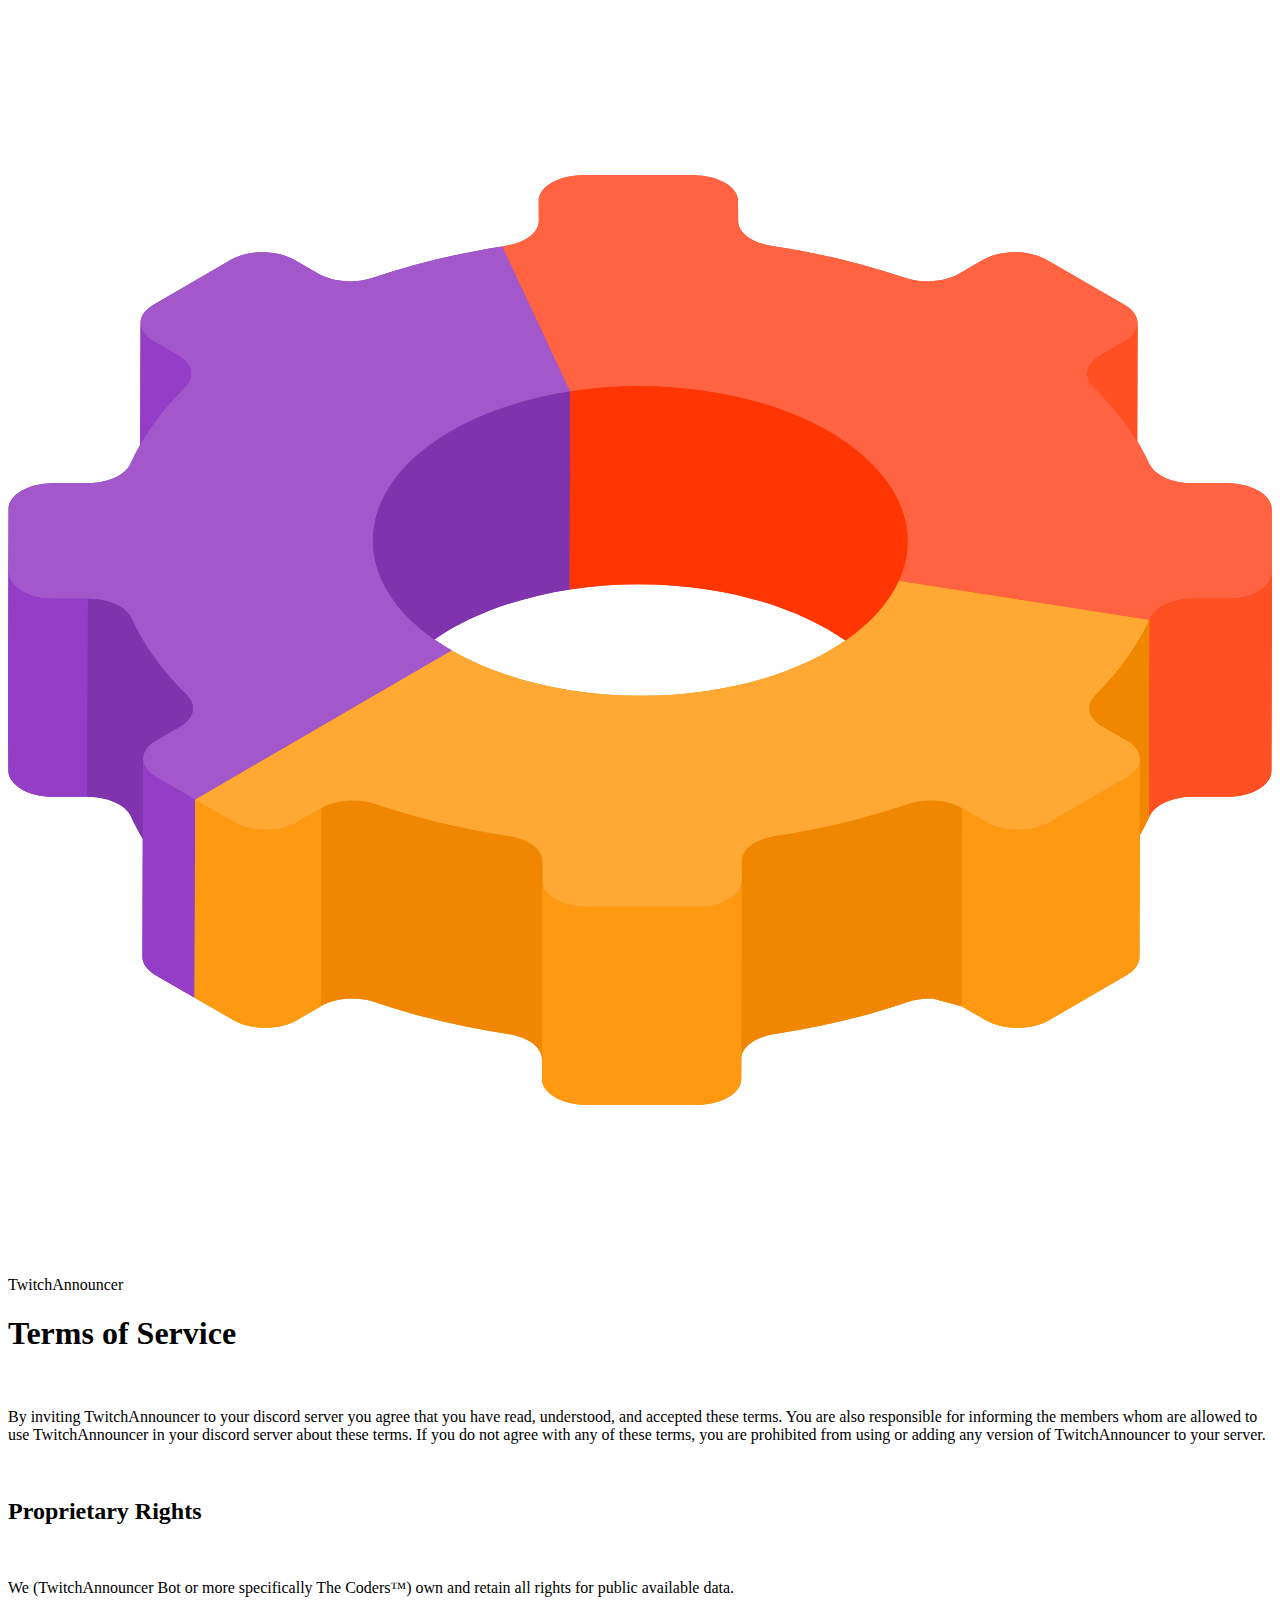
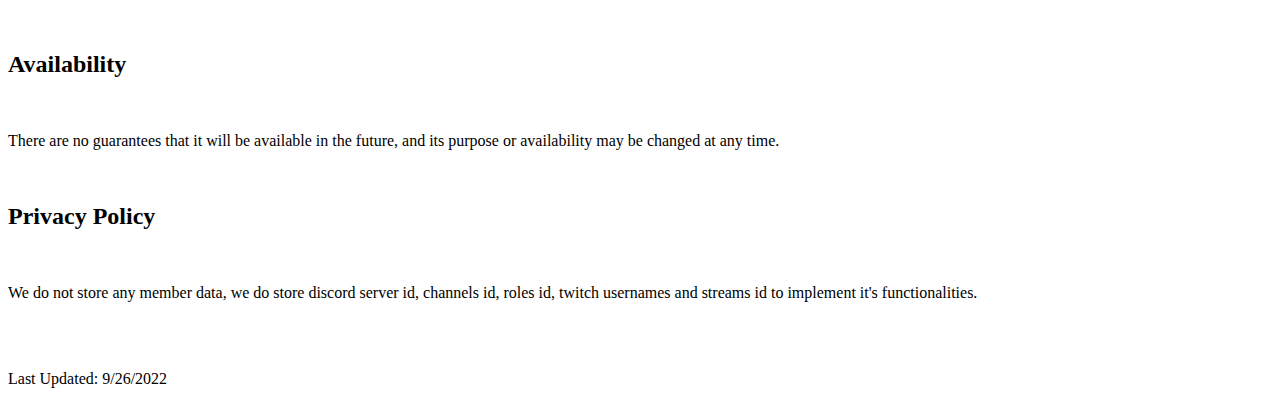
==== docs/index.html @ db6f9366 "Edited index.html" ====
<!doctype html>
<html lang="en">
  <head>
    <meta charset="utf-8">
      <link rel="icon" type="image/png" sizes="16x16"
            href="https://cdn.discordapp.com/attachments/1000867656267739207/1023941472195719258/twitch-announcer.png">
      <link rel="icon" type="image/png" sizes="32x32"
            href="https://cdn.discordapp.com/attachments/1000867656267739207/1023941472195719258/twitch-announcer.png">
    <meta name="viewport" content="width=device-width, initial-scale=1">
    <title>TwitchAnnouncer</title>
    <link href="https://cdn.jsdelivr.net/npm/bootstrap@5.2.1/dist/css/bootstrap.min.css" rel="stylesheet" integrity="sha384-iYQeCzEYFbKjA/T2uDLTpkwGzCiq6soy8tYaI1GyVh/UjpbCx/TYkiZhlZB6+fzT" crossorigin="anonymous">
    <link rel="stylesheet" href="./css/style.css">
</head>
  <body>
    
    <!-- Side navifation-->
    <div class="row">
        <div class="col-md-12">
            <div class="sidenav">
                <div class="row">
                    <div class="col-md-3 logo">
                        <svg version="1.1" id="Layer_1" xmlns="http://www.w3.org/2000/svg" xmlns:xlink="http://www.w3.org/1999/xlink" x="0px" y="0px"
	 viewBox="0 0 512.001 512.001" style="enable-background:new 0 0 512.001 512.001;" xml:space="preserve">
<g style="enable-background:new    ;">
	<path style="fill:#FF3502;" d="M511.855,203.006c-0.017-2.897-2.056-5.52-5.344-7.418c-3.287-1.898-7.821-3.071-12.823-3.071
		l-13.857-0.003c-4.927,0.002-9.474-1.154-12.792-3.069c-2.253-1.301-3.938-2.951-4.792-4.826c-1.413-3.097-3.033-6.145-4.841-9.143
		l0.136-47.773c0,0.117-0.004,0.143-0.011,0.094c0,0,0,0,0,0.001c0.05-2.731-1.722-5.475-5.333-7.56l-31.58-18.232
		c-7.093-4.095-18.557-4.098-25.603-0.003l-9.774,5.68c-5.842,3.395-14.893,4.019-22.063,1.592
		c-16.619-5.633-34.664-10-53.741-12.879c-3.243-0.49-6.099-1.461-8.351-2.762c-3.318-1.915-5.328-4.545-5.344-7.401l-0.045-8.023
		c-0.017-2.897-2.056-5.52-5.344-7.418c-3.287-1.898-7.821-3.071-12.824-3.071h-44.507c-10.006,0-18.082,4.694-18.049,10.49
		l0.045,8.023c0.027,4.795-5.572,8.952-13.58,10.163c-0.394,0.062-0.794,0.126-1.195,0.185l27.493,58.719l-0.228,80.204
		c8.94-1.382,18.322-2.125,28.021-2.122c29.901-0.002,57.013,7.017,76.673,18.368c2.468,1.425,4.818,2.918,7.043,4.474
		c9.999-6.919,17.472-15.106,21.569-24.093l101.463,15.733l-0.228,80.204c0.106-0.229,0.217-0.461,0.322-0.689
		c2.066-4.642,9.222-7.899,17.495-7.904l13.856,0.003c10.006,0,18.082-4.694,18.049-10.489l0.228-80.203v-0.001L511.855,203.006z"/>
	<path style="fill:#7F33AD;" d="M75.815,320.672l103.977-60.425c-2.471-1.427-4.824-2.923-7.051-4.48
		c14.023-9.699,33.035-16.894,54.772-20.262l0.228-80.204l-27.493-58.719c-18.599,2.884-36.189,7.181-52.4,12.694
		c-7.143,2.426-16.201,1.802-22.081-1.592l-9.838-5.68c-7.093-4.095-18.557-4.091-25.604,0.004l-31.374,18.232
		c-3.506,2.038-5.255,4.704-5.257,7.374l0,0c0-0.004-0.003-0.007-0.003-0.011l-0.14,49.275c-1.447,2.546-2.761,5.128-3.925,7.745
		c-2.058,4.639-9.223,7.899-17.495,7.896l-13.856,0.004c-10.006,0-18.082,4.694-18.049,10.489v0.015L0,283.213l0.145,25.78
		c0.017,2.897,2.057,5.52,5.344,7.418c3.287,1.898,7.821,3.071,12.824,3.071l13.857-0.003l0,0c4.926,0.002,9.469,1.158,12.786,3.073
		c2.254,1.301,3.94,2.952,4.797,4.829c1.412,3.095,3.031,6.142,4.838,9.138l0.037-12.9l-0.172,60.673
		c-0.007,2.702,1.776,5.409,5.347,7.471l15.786,9.115L75.815,320.672"/>
	<path style="fill:#A258CB;" d="M200.247,96.58l27.493,58.719c-46.176,7.156-80.076,31.572-79.907,60.599
		c0.091,17.318,12.301,33.002,31.958,44.349L75.815,320.672l-15.786-9.115c-7.093-4.095-7.136-10.735-0.09-14.83l9.774-5.68
		c5.842-3.395,6.895-8.643,2.677-12.785c-9.778-9.608-17.375-20.046-22.41-31.086c-0.857-1.878-2.543-3.529-4.797-4.829
		c-3.316-1.915-7.861-3.071-12.786-3.073l-13.857,0.003c-5.003,0-9.537-1.173-12.824-3.071s-5.327-4.52-5.344-7.418l-0.145-25.78
		c-0.032-5.796,8.044-10.489,18.049-10.489l13.856-0.004c8.271,0.003,15.435-3.257,17.495-7.896
		c4.91-11.04,12.389-21.479,22.06-31.086c4.166-4.145,3.066-9.394-2.815-12.788l-9.838-5.68c-7.093-4.095-7.129-10.732-0.084-14.827
		l31.374-18.232c7.047-4.095,18.511-4.098,25.603-0.004l9.838,5.68c5.88,3.395,14.938,4.019,22.081,1.592
		C164.058,103.761,181.648,99.463,200.247,96.58z"/>
	<path style="fill:#7F33AD;" d="M147.833,215.897c0.079,15.141,9.424,29.031,24.907,39.869
		c14.023-9.699,33.035-16.894,54.772-20.262l0.228-80.204C181.564,162.455,147.664,186.871,147.833,215.897z"/>
	<path style="fill:#943EC7;" d="M18.539,239.277c-5.003,0-9.537-1.173-12.824-3.071s-5.327-4.52-5.344-7.418l-0.145-25.78L0,283.213
		l0.145,25.779c0.017,2.897,2.057,5.52,5.344,7.418c3.287,1.898,7.821,3.071,12.824,3.071l13.857-0.003l0.227-80.204L18.539,239.277
		z"/>
	<path style="fill:#FF6342;" d="M452.199,120.237c7.093,4.095,7.129,10.732,0.084,14.827l-9.774,5.68
		c-5.842,3.395-6.883,8.643-2.671,12.788c9.778,9.608,17.375,20.046,22.41,31.086c0.854,1.876,2.539,3.525,4.792,4.826
		c3.318,1.915,7.865,3.071,12.792,3.069l13.857,0.003c5.003,0,9.537,1.173,12.824,3.071c3.287,1.898,5.328,4.52,5.344,7.418
		l0.145,25.78c0.032,5.796-8.044,10.489-18.049,10.489l-13.856-0.003c-8.271,0.003-15.429,3.261-17.495,7.904
		c-0.106,0.229-0.216,0.461-0.322,0.69l-101.463-15.733c2.362-5.18,3.61-10.619,3.578-16.234
		c-0.094-17.32-12.301-33.001-31.961-44.351c-19.66-11.351-46.77-18.37-76.672-18.368c-9.7-0.003-19.081,0.74-28.021,2.122
		l-27.493-58.719c0.4-0.059,0.8-0.123,1.195-0.185c8.008-1.211,13.608-5.368,13.58-10.163l-0.045-8.023
		c-0.032-5.796,8.044-10.49,18.049-10.489h44.507c5.003,0,9.537,1.173,12.824,3.071c3.287,1.898,5.328,4.52,5.344,7.418l0.045,8.023
		c0.016,2.856,2.026,5.486,5.344,7.401c2.253,1.3,5.107,2.272,8.351,2.762c19.076,2.88,37.122,7.246,53.74,12.879
		c7.17,2.426,16.221,1.802,22.063-1.592l9.774-5.68c7.046-4.095,18.511-4.092,25.603,0.003L452.199,120.237z"/>
	<g>
		<path style="fill:#FF5023;" d="M457.532,127.796c-0.048,2.634-1.79,5.258-5.25,7.268l-9.774,5.68
			c-5.842,3.395-6.883,8.643-2.671,12.788c7.035,6.912,12.934,14.256,17.569,21.944l0.136-47.773
			C457.543,127.819,457.54,127.845,457.532,127.796z"/>
		<path style="fill:#FF5023;" d="M493.951,239.275l-13.856-0.003c-8.271,0.003-15.429,3.261-17.495,7.904
			c-0.106,0.229-0.216,0.461-0.322,0.69l-0.228,80.204c0.106-0.229,0.216-0.461,0.322-0.689c2.066-4.642,9.222-7.899,17.495-7.904
			l13.856,0.003c10.006,0,18.082-4.694,18.049-10.489L512,228.787C512.033,234.582,503.958,239.275,493.951,239.275z"/>
	</g>
	<g>
		<path style="fill:#943EC7;" d="M71.686,153.533c4.166-4.145,3.066-9.394-2.815-12.788l-9.838-5.68
			c-3.564-2.057-5.344-4.757-5.34-7.453c0-0.004-0.003-0.007-0.003-0.011l-0.14,49.275C58.211,168.679,64.31,160.863,71.686,153.533
			z"/>
		<path style="fill:#943EC7;" d="M60.029,311.558c-3.57-2.062-5.355-4.768-5.347-7.471l-0.228,80.204
			c-0.007,2.702,1.776,5.409,5.347,7.471l15.786,9.115l0.228-80.204L60.029,311.558z"/>
	</g>
	<path style="fill:#7F33AD;" d="M54.682,304.087c0,0.009,0.002,0.019,0.002,0.028c-0.004-2.675,1.744-5.348,5.255-7.387l9.774-5.68
		c3.068-1.783,4.801-4.077,5.158-6.454l0.003-1.801c-0.227-1.56-1.039-3.11-2.484-4.529c-9.778-9.608-17.376-20.046-22.41-31.086
		c-0.857-1.878-2.543-3.529-4.797-4.829c-3.316-1.915-7.861-3.071-12.786-3.073l-0.228,80.204c4.926,0.002,9.47,1.158,12.786,3.073
		c2.254,1.301,3.94,2.952,4.797,4.829c1.412,3.095,3.031,6.142,4.838,9.138L54.682,304.087z"/>
	<g>
		<path style="fill:#F18700;" d="M386.241,404.313l9.838,5.68c7.093,4.095,18.551,4.095,25.598,0l31.374-18.232
			c3.502-2.035,5.256-4.699,5.263-7.367l0.14-49.325c1.308-2.306,2.523-4.636,3.6-7l0.228-80.204l-101.463-15.733
			c-12.203,26.77-54.239,46.49-104.35,46.487c-29.905,0-57.013-7.017-76.676-18.37L75.816,320.673"/>
		<path style="fill:#F18700;" d="M75.815,320.672l-0.228,80.204l15.793,9.118c7.093,4.095,18.551,4.095,25.598,0l9.774-5.68l0,0
			c5.842-3.395,14.905-4.019,22.069-1.588c16.619,5.633,34.664,10,53.739,12.879c3.242,0.489,6.098,1.46,8.351,2.761
			c3.318,1.915,5.328,4.543,5.344,7.395l0.228-80.204l0.045,8.03v0.001L216.3,433.79c0.017,2.897,2.056,5.52,5.344,7.418
			c3.287,1.898,7.821,3.071,12.824,3.071h44.507c10.006,0,18.082-4.694,18.049-10.49l0.025-8.968
			c0.655-4.385,6.035-8.09,13.509-9.217c19.044-2.88,37.04-7.246,53.595-12.879c7.137-2.43,16.207-1.807,22.087,1.588"/>
	</g>
	<g>
		<path style="fill:#FF9911;" d="M453.276,311.556l-31.374,18.232c-7.046,4.095-18.505,4.095-25.597,0l-9.838-5.68l-0.227,80.204
			l9.838,5.68c7.093,4.095,18.551,4.095,25.597,0l31.374-18.232c3.502-2.035,5.256-4.699,5.263-7.367l0.228-80.204
			C458.532,306.857,456.778,309.52,453.276,311.556z"/>
		<path style="fill:#FF9911;" d="M117.205,329.79c-7.046,4.095-18.505,4.095-25.597,0l-15.792-9.118l-0.228,80.204l15.793,9.118
			c7.093,4.095,18.551,4.095,25.597,0l9.774-5.68l0.227-80.204L117.205,329.79z"/>
	</g>
	<g>
		<path style="fill:#F18700;" d="M386.467,324.109l-0.228,80.204c-5.88-3.395-14.95-4.019-22.087-1.588
			c-16.555,5.633-34.551,10-53.595,12.879c-8.002,1.208-13.608,5.368-13.58,10.155l0.228-80.204
			c-0.027-4.788,5.579-8.947,13.58-10.155c19.044-2.88,37.04-7.246,53.595-12.879C371.517,320.09,380.588,320.714,386.467,324.109z"
			/>
		<path style="fill:#F18700;" d="M216.481,345.555l-0.228,80.204c-0.016-2.851-2.027-5.479-5.344-7.395
			c-2.253-1.301-5.108-2.273-8.351-2.761c-19.076-2.88-37.122-7.246-53.739-12.879c-7.165-2.43-16.227-1.807-22.069,1.588
			l0.228-80.204c5.842-3.395,14.905-4.019,22.069-1.588c16.619,5.633,34.664,10,53.739,12.879c3.242,0.489,6.098,1.46,8.351,2.761
			C214.455,340.076,216.466,342.705,216.481,345.555z"/>
	</g>
	<g>
		<polygon style="fill:#FF9911;" points="216.527,353.585 216.3,433.789 216.255,425.759 216.481,345.555 		"/>
		<path style="fill:#FF9911;" d="M279.202,364.074h-44.507c-5.003,0-9.537-1.173-12.824-3.071s-5.328-4.52-5.344-7.418
			l-0.228,80.204c0.017,2.897,2.056,5.52,5.344,7.418s7.821,3.071,12.824,3.071h44.507c10.006,0,18.082-4.694,18.049-10.489
			l0.228-80.204C297.283,359.381,289.207,364.074,279.202,364.074z"/>
	</g>
	<path style="fill:#FFA834;" d="M462.279,247.864c-4.911,10.786-12.273,20.989-21.738,30.397c-4.172,4.142-3.059,9.39,2.821,12.785
		l9.838,5.68c7.093,4.095,7.123,10.735,0.077,14.83l-31.374,18.232c-7.047,4.095-18.505,4.095-25.597,0l-9.838-5.68
		c-5.88-3.395-14.95-4.019-22.087-1.588c-16.555,5.633-34.551,10-53.595,12.879c-8.002,1.208-13.608,5.368-13.58,10.155l0.045,8.03
		c0.032,5.796-8.044,10.489-18.049,10.49h-44.507c-5.003,0-9.537-1.173-12.824-3.071s-5.327-4.52-5.344-7.418l-0.045-8.03
		c-0.016-2.851-2.027-5.479-5.344-7.395c-2.253-1.301-5.108-2.273-8.351-2.761c-19.076-2.88-37.122-7.246-53.739-12.879
		c-7.165-2.43-16.227-1.807-22.069,1.588l-9.774,5.68c-7.046,4.095-18.505,4.095-25.597,0l-15.792-9.118l103.977-60.425
		c19.663,11.352,46.77,18.37,76.676,18.37c50.111,0.003,92.146-19.716,104.35-46.487L462.279,247.864z"/>
	<path style="fill:#FF3502;" d="M332.206,251.749c2.468,1.425,4.818,2.918,7.043,4.474c9.999-6.919,17.472-15.106,21.569-24.093
		l1.097,0.17l-1.097-0.17c1.997-4.378,3.187-8.944,3.491-13.642l0.008-4.697c-1.029-16.483-13.023-31.358-31.883-42.247
		c-19.658-11.351-46.77-18.37-76.672-18.368c-9.7-0.003-19.081,0.74-28.021,2.122l-0.228,80.204
		c8.94-1.382,18.322-2.125,28.021-2.122C285.435,233.379,312.546,240.4,332.206,251.749z"/>
	<path style="fill:#F18700;" d="M440.54,278.26c-4.172,4.142-3.059,9.39,2.82,12.785l9.838,5.68
		c3.796,2.192,5.549,5.113,5.297,7.982c0.016-0.173,0.044-0.346,0.044-0.519l-0.088,30.879c1.308-2.306,2.523-4.636,3.6-7
		l0.228-80.204C457.367,258.65,450.005,268.852,440.54,278.26z"/>
</g>
<g>
</g>
<g>
</g>
<g>
</g>
<g>
</g>
<g>
</g>
<g>
</g>
<g>
</g>
<g>
</g>
<g>
</g>
<g>
</g>
<g>
</g>
<g>
</g>
<g>
</g>
<g>
</g>
<g>
</g>
</svg>
                    </div>
                    <div class="col-md-9">
                        <span class="title">TwitchAnnouncer</span>
                    </div>
                </div>
            </div>
        </div>
    </div>
    
    <!-- Page Content-->
    <div class="row">
        <div class="col-md-2"></div>
        <div class="col-md-8 mt-5">
            <div class="main">
                <h1>Terms of Service</h1>
                <br>
                <p>By inviting TwitchAnnouncer to your discord server you agree that you have read, understood, and accepted these terms. You are also responsible for informing the members whom are allowed to use TwitchAnnouncer in your discord server about these terms. If you do not agree with any of these terms, you are prohibited from using or adding any version of TwitchAnnouncer to your server.</p>
                <br>

                <h2>Proprietary Rights</h2><br>
                <p>We (TwitchAnnouncer Bot or more specifically The Coders™) own and retain all rights for public available data.</p><br>

                <h2>Availability</h2><br>
                <p>There are no guarantees that it will be available in the future, and its purpose or availability may be changed at any time.</p><br>

                <h2>Privacy Policy</h2><br>
                <p>We do not store any member data, we do store discord server id, channels id, roles id, twitch usernames and streams id to implement it's functionalities.</p><br><br>

                <p>Last Updated: 9/26/2022</p>
            </div>
        </div>
        <div class="col-md-2"></div>
    </div>

    <script src="https://cdn.jsdelivr.net/npm/@popperjs/core@2.11.6/dist/umd/popper.min.js" integrity="sha384-oBqDVmMz9ATKxIep9tiCxS/Z9fNfEXiDAYTujMAeBAsjFuCZSmKbSSUnQlmh/jp3" crossorigin="anonymous"></script>
<script src="https://cdn.jsdelivr.net/npm/bootstrap@5.2.1/dist/js/bootstrap.min.js" integrity="sha384-7VPbUDkoPSGFnVtYi0QogXtr74QeVeeIs99Qfg5YCF+TidwNdjvaKZX19NZ/e6oz" crossorigin="anonymous"></script>
  </body>
</html>
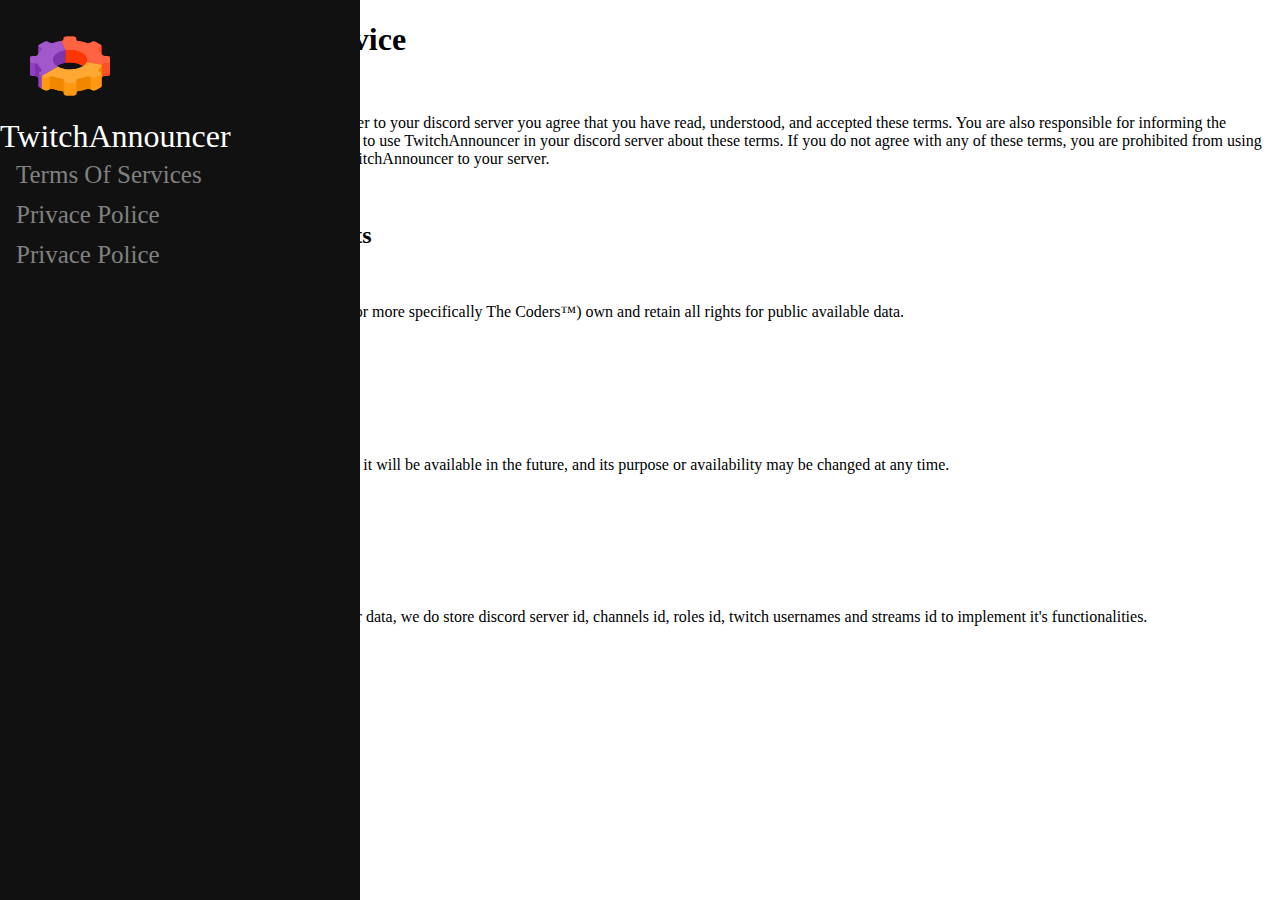
==== commit 34176ee7: "added html content and css style" ====
--- a/docs/index.html
+++ b/docs/index.html
@@ -2,12 +2,9 @@
 <html lang="en">
   <head>
     <meta charset="utf-8">
-      <link rel="icon" type="image/png" sizes="16x16"
-            href="https://cdn.discordapp.com/attachments/1000867656267739207/1023941472195719258/twitch-announcer.png">
-      <link rel="icon" type="image/png" sizes="32x32"
-            href="https://cdn.discordapp.com/attachments/1000867656267739207/1023941472195719258/twitch-announcer.png">
+    <link rel="icon" href="twitch-announcer.ico" type="image/x-icon">
     <meta name="viewport" content="width=device-width, initial-scale=1">
-    <title>TwitchAnnouncer</title>
+    <title>Twitch Announcer</title>
     <link href="https://cdn.jsdelivr.net/npm/bootstrap@5.2.1/dist/css/bootstrap.min.css" rel="stylesheet" integrity="sha384-iYQeCzEYFbKjA/T2uDLTpkwGzCiq6soy8tYaI1GyVh/UjpbCx/TYkiZhlZB6+fzT" crossorigin="anonymous">
     <link rel="stylesheet" href="./css/style.css">
 </head>
@@ -166,6 +163,9 @@
                         <span class="title">TwitchAnnouncer</span>
                     </div>
                 </div>
+                <a href="#">Terms Of Services</a>
+                <a href="#">Privace Police</a>
+                <a href="#">Privace Police</a>
             </div>
         </div>
     </div>
@@ -186,10 +186,10 @@
                 <h2>Availability</h2><br>
                 <p>There are no guarantees that it will be available in the future, and its purpose or availability may be changed at any time.</p><br>
 
-                <h2>Privacy Policy</h2><br>
+                <h2>Data</h2><br>
                 <p>We do not store any member data, we do store discord server id, channels id, roles id, twitch usernames and streams id to implement it's functionalities.</p><br><br>
 
-                <p>Last Updated: 9/26/2022</p>
+                <p>Last Updated: 9/24/2022</p>
             </div>
         </div>
         <div class="col-md-2"></div>
--- a/docs/css/style.css
+++ b/docs/css/style.css
@@ -0,0 +1,50 @@
+/* The sidebar menu */
+.sidenav {
+  height: 100%; /* Full-height: remove this if you want "auto" height */
+  width: 360px; /* Set the width of the sidebar */
+  position: fixed; /* Fixed Sidebar (stay in place on scroll) */
+  z-index: 1; /* Stay on top */
+  top: 0; /* Stay at the top */
+  left: 0;
+  background-color: #111; /* Black */
+  overflow-x: hidden; /* Disable horizontal scroll */
+  padding-top: 20px;
+}
+
+/* The navigation menu links */
+.sidenav a {
+  padding: 6px 8px 6px 16px;
+  text-decoration: none;
+  font-size: 25px;
+  color: #818181;
+  display: block;
+}
+
+/* When you mouse over the navigation links, change their color */
+.sidenav a:hover {
+  color: #f1f1f1;
+}
+
+/* Style page content */
+.main {
+  margin-left: 160px; /* Same as the width of the sidebar */
+  padding: 0px 10px;
+}
+
+/* On smaller screens, where height is less than 450px, change the style of the sidebar (less padding and a smaller font size) */
+@media screen and (max-height: 450px) {
+  .sidenav {padding-top: 15px;}
+  .sidenav a {font-size: 18px;}
+}
+
+.title {
+  font-size: 32px;
+  color: #FFF;
+  display: block;
+  margin-top: 2px;
+}
+
+.logo {
+  width: 80px;
+  padding: 6px 8px 6px 30px;
+}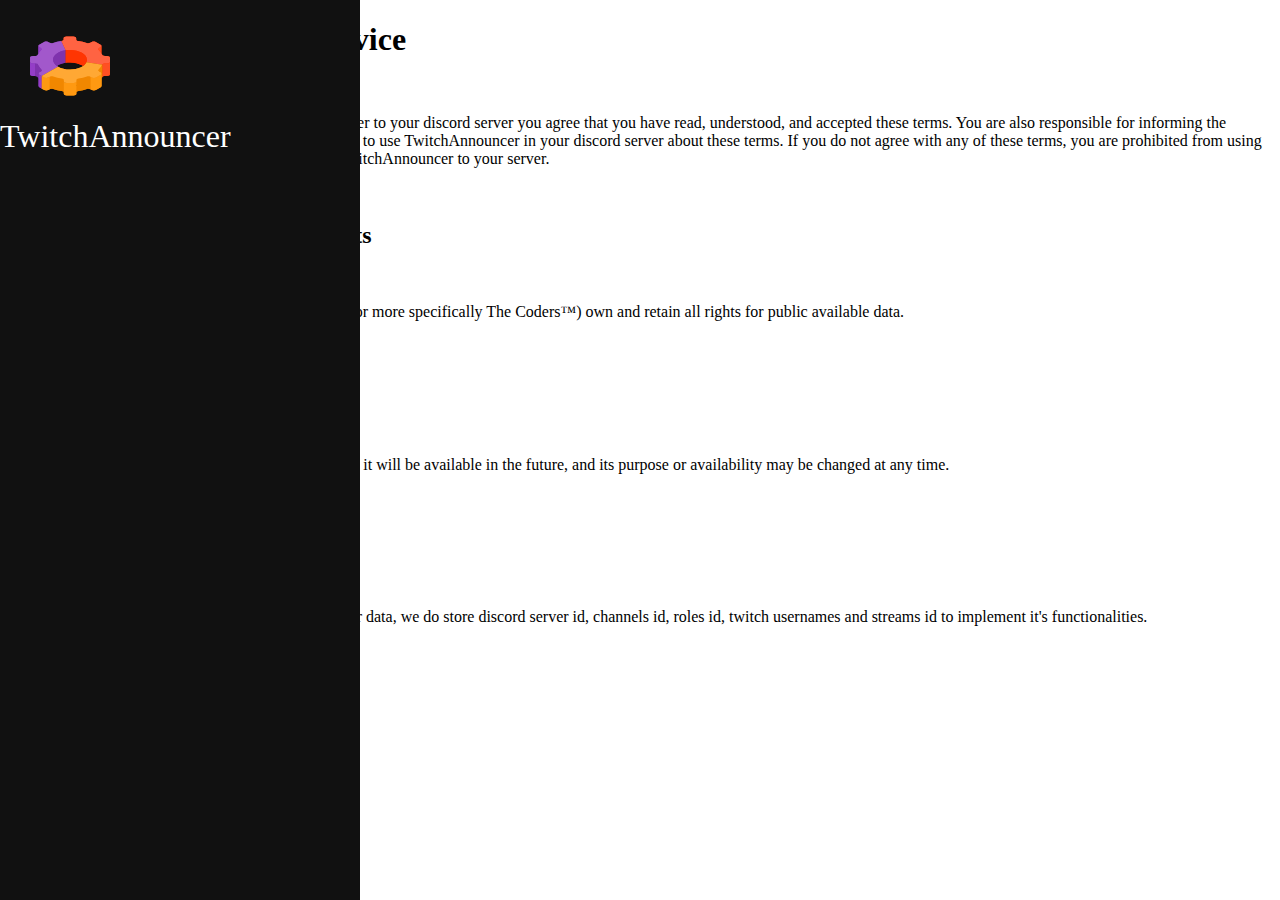
==== commit c7b183d3: "Merge pull request #2 from thiagorigonatti/thiago" ====
--- a/docs/index.html
+++ b/docs/index.html
@@ -2,9 +2,12 @@
 <html lang="en">
   <head>
     <meta charset="utf-8">
-    <link rel="icon" href="twitch-announcer.ico" type="image/x-icon">
+      <link rel="icon" type="image/png" sizes="16x16"
+            href="https://cdn.discordapp.com/attachments/1000867656267739207/1023941472195719258/twitch-announcer.png">
+      <link rel="icon" type="image/png" sizes="32x32"
+            href="https://cdn.discordapp.com/attachments/1000867656267739207/1023941472195719258/twitch-announcer.png">
     <meta name="viewport" content="width=device-width, initial-scale=1">
-    <title>Twitch Announcer</title>
+    <title>TwitchAnnouncer</title>
     <link href="https://cdn.jsdelivr.net/npm/bootstrap@5.2.1/dist/css/bootstrap.min.css" rel="stylesheet" integrity="sha384-iYQeCzEYFbKjA/T2uDLTpkwGzCiq6soy8tYaI1GyVh/UjpbCx/TYkiZhlZB6+fzT" crossorigin="anonymous">
     <link rel="stylesheet" href="./css/style.css">
 </head>
@@ -163,9 +166,6 @@
                         <span class="title">TwitchAnnouncer</span>
                     </div>
                 </div>
-                <a href="#">Terms Of Services</a>
-                <a href="#">Privace Police</a>
-                <a href="#">Privace Police</a>
             </div>
         </div>
     </div>
@@ -186,10 +186,10 @@
                 <h2>Availability</h2><br>
                 <p>There are no guarantees that it will be available in the future, and its purpose or availability may be changed at any time.</p><br>
 
-                <h2>Data</h2><br>
+                <h2>Privacy Policy</h2><br>
                 <p>We do not store any member data, we do store discord server id, channels id, roles id, twitch usernames and streams id to implement it's functionalities.</p><br><br>
 
-                <p>Last Updated: 9/24/2022</p>
+                <p>Last Updated: 9/26/2022</p>
             </div>
         </div>
         <div class="col-md-2"></div>
